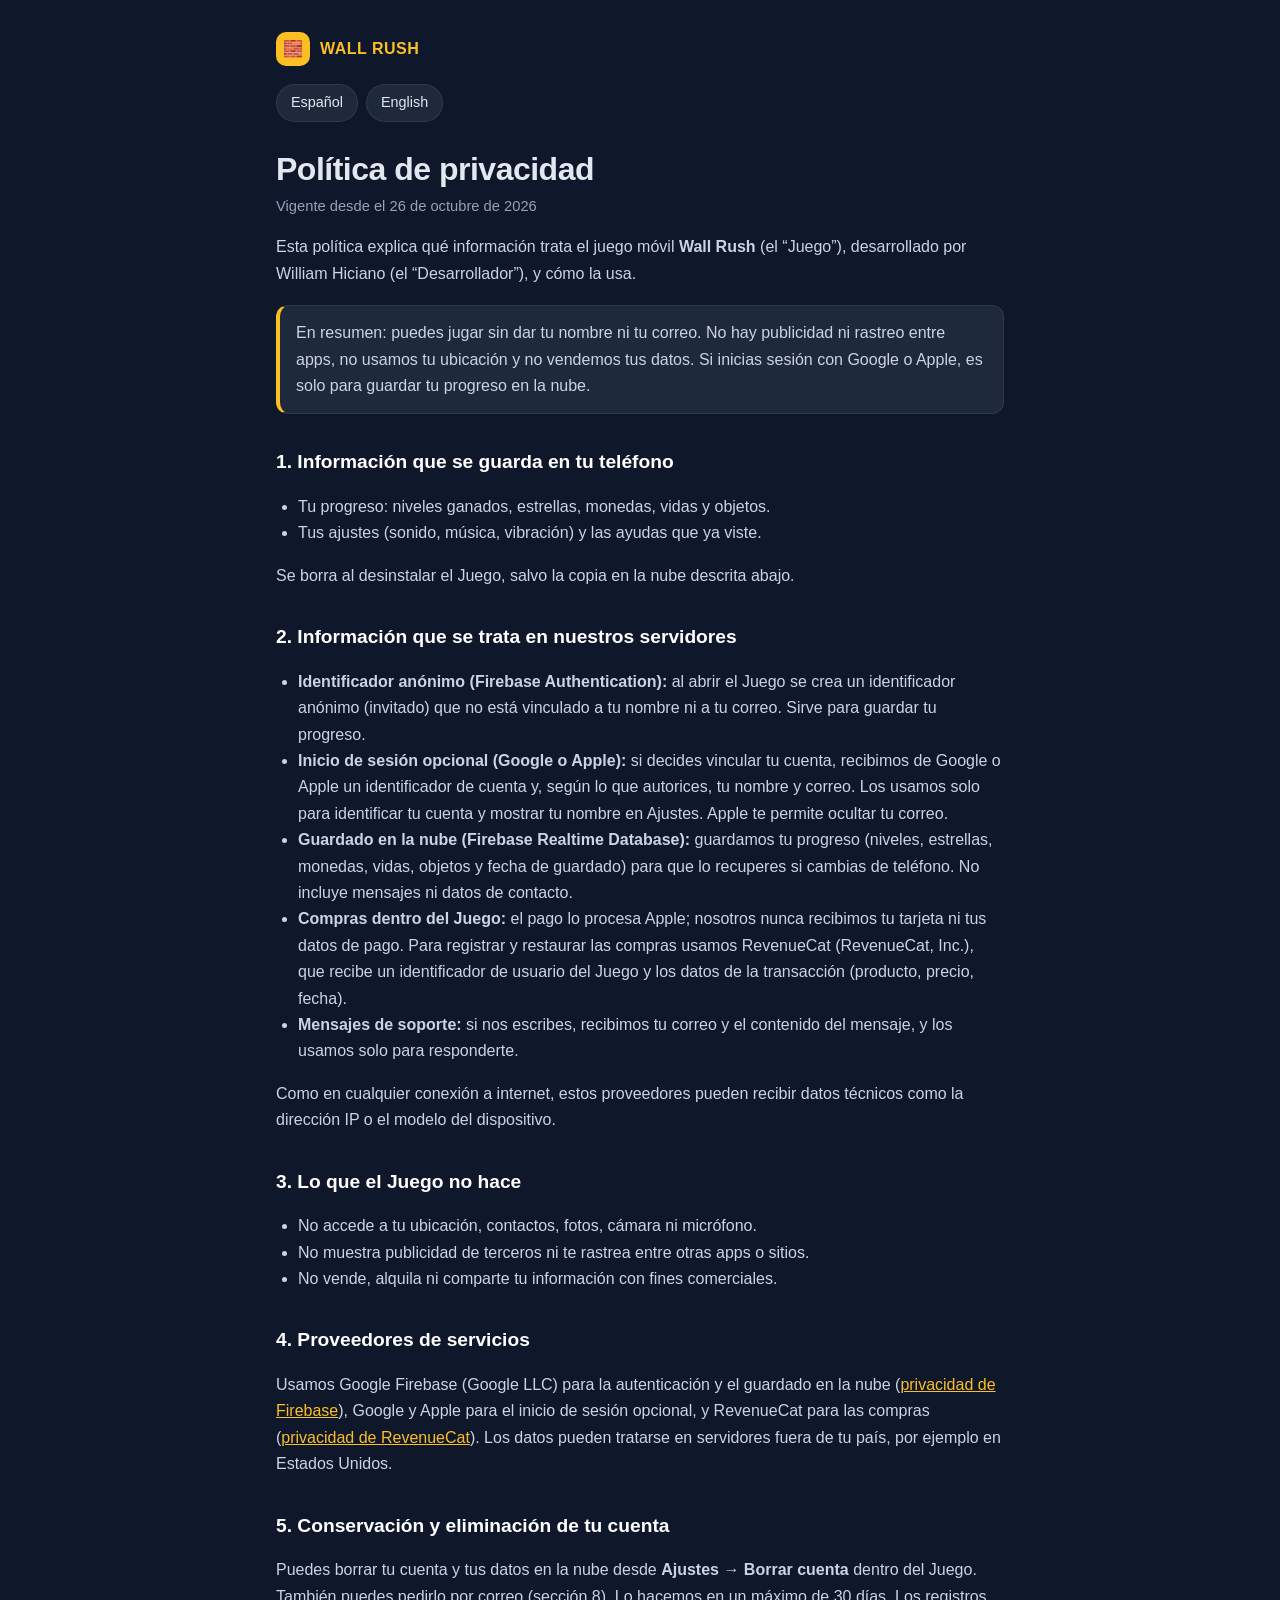
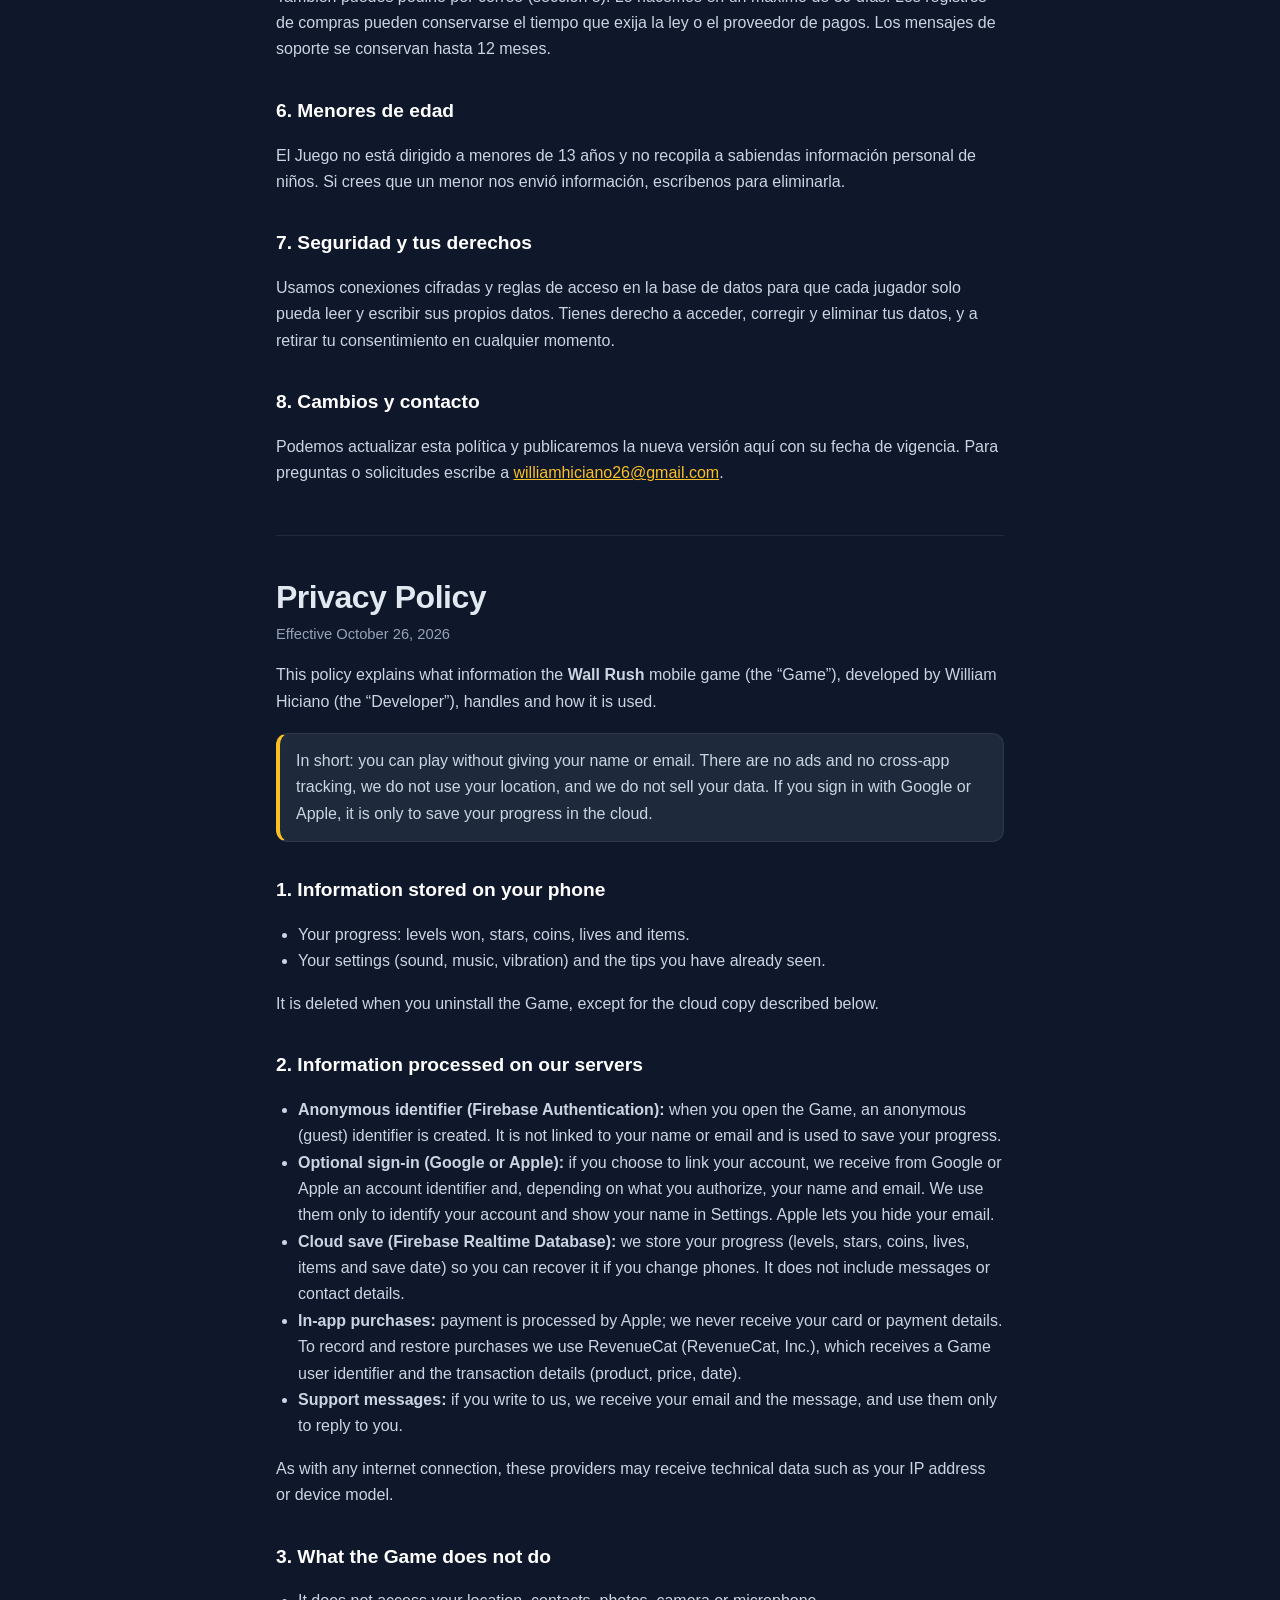
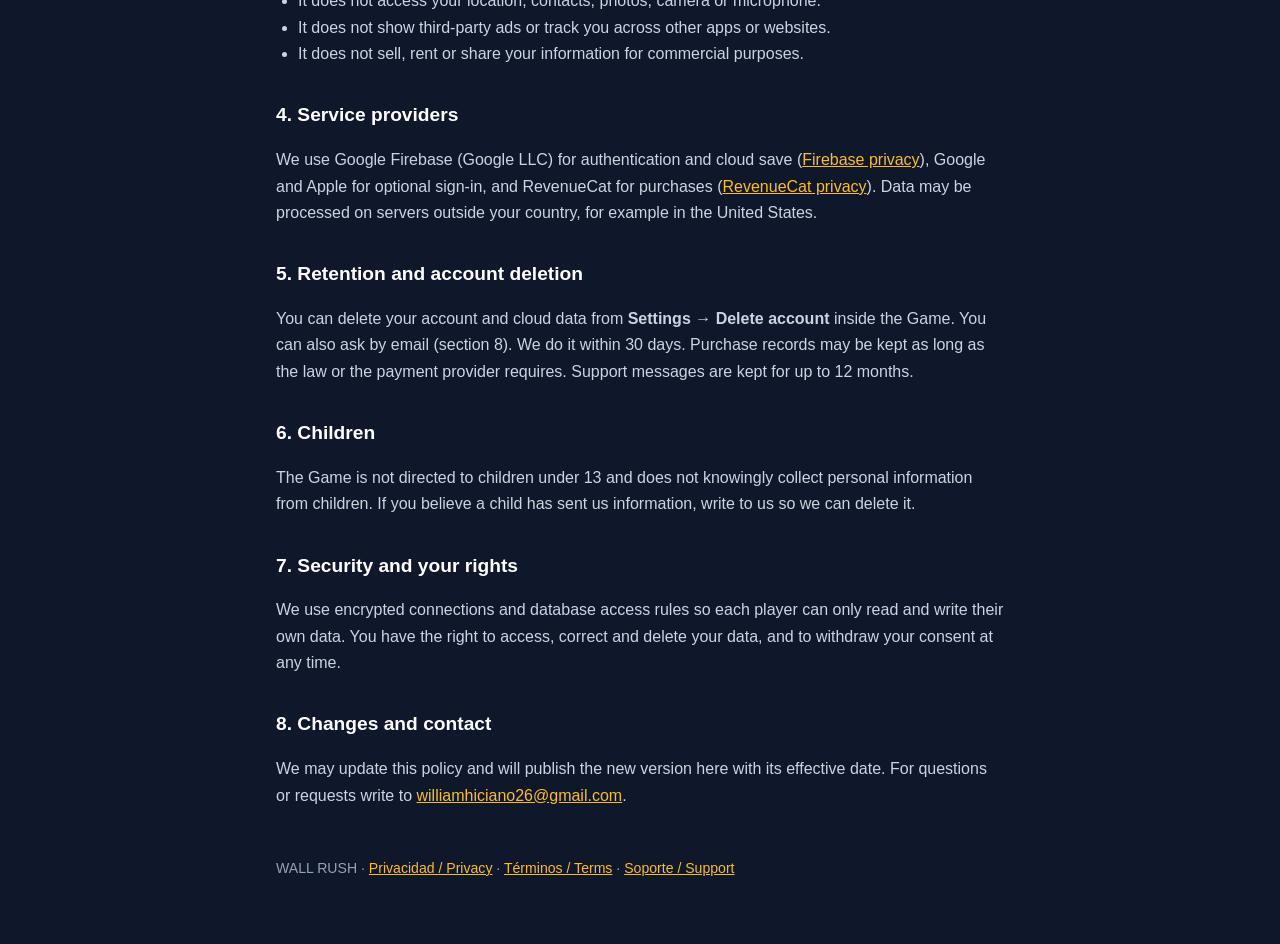
==== privacidad.html @ e633b379 "Wall Rush: privacidad, terminos y soporte" ====
<!doctype html>
<html lang="es">
<head>
  <meta charset="utf-8">
  <meta name="viewport" content="width=device-width, initial-scale=1">
  <title>Política de privacidad · Wall Rush</title>
  <meta name="description" content="Política de privacidad del juego Wall Rush.">
  <link rel="stylesheet" href="estilo.css">
</head>
<body>
<main>
  <header>
    <a class="marca" href="./"><span>🧱</span>WALL RUSH</a>
    <nav class="idiomas"><a href="#es">Español</a><a href="#en">English</a></nav>
  </header>

  <section id="es" lang="es">
    <h1>Política de privacidad</h1>
    <p class="fecha">Vigente desde el 26 de octubre de 2026</p>

    <p>Esta política explica qué información trata el juego móvil <strong>Wall Rush</strong> (el “Juego”), desarrollado por William Hiciano (el “Desarrollador”), y cómo la usa.</p>

    <div class="nota"><p>En resumen: puedes jugar sin dar tu nombre ni tu correo. No hay publicidad ni rastreo entre apps, no usamos tu ubicación y no vendemos tus datos. Si inicias sesión con Google o Apple, es solo para guardar tu progreso en la nube.</p></div>

    <h2>1. Información que se guarda en tu teléfono</h2>
    <ul>
      <li>Tu progreso: niveles ganados, estrellas, monedas, vidas y objetos.</li>
      <li>Tus ajustes (sonido, música, vibración) y las ayudas que ya viste.</li>
    </ul>
    <p>Se borra al desinstalar el Juego, salvo la copia en la nube descrita abajo.</p>

    <h2>2. Información que se trata en nuestros servidores</h2>
    <ul>
      <li><strong>Identificador anónimo (Firebase Authentication):</strong> al abrir el Juego se crea un identificador anónimo (invitado) que no está vinculado a tu nombre ni a tu correo. Sirve para guardar tu progreso.</li>
      <li><strong>Inicio de sesión opcional (Google o Apple):</strong> si decides vincular tu cuenta, recibimos de Google o Apple un identificador de cuenta y, según lo que autorices, tu nombre y correo. Los usamos solo para identificar tu cuenta y mostrar tu nombre en Ajustes. Apple te permite ocultar tu correo.</li>
      <li><strong>Guardado en la nube (Firebase Realtime Database):</strong> guardamos tu progreso (niveles, estrellas, monedas, vidas, objetos y fecha de guardado) para que lo recuperes si cambias de teléfono. No incluye mensajes ni datos de contacto.</li>
      <li><strong>Compras dentro del Juego:</strong> el pago lo procesa Apple; nosotros nunca recibimos tu tarjeta ni tus datos de pago. Para registrar y restaurar las compras usamos RevenueCat (RevenueCat, Inc.), que recibe un identificador de usuario del Juego y los datos de la transacción (producto, precio, fecha).</li>
      <li><strong>Mensajes de soporte:</strong> si nos escribes, recibimos tu correo y el contenido del mensaje, y los usamos solo para responderte.</li>
    </ul>
    <p>Como en cualquier conexión a internet, estos proveedores pueden recibir datos técnicos como la dirección IP o el modelo del dispositivo.</p>

    <h2>3. Lo que el Juego no hace</h2>
    <ul>
      <li>No accede a tu ubicación, contactos, fotos, cámara ni micrófono.</li>
      <li>No muestra publicidad de terceros ni te rastrea entre otras apps o sitios.</li>
      <li>No vende, alquila ni comparte tu información con fines comerciales.</li>
    </ul>

    <h2>4. Proveedores de servicios</h2>
    <p>Usamos Google Firebase (Google LLC) para la autenticación y el guardado en la nube (<a href="https://firebase.google.com/support/privacy" target="_blank" rel="noopener">privacidad de Firebase</a>), Google y Apple para el inicio de sesión opcional, y RevenueCat para las compras (<a href="https://www.revenuecat.com/privacy" target="_blank" rel="noopener">privacidad de RevenueCat</a>). Los datos pueden tratarse en servidores fuera de tu país, por ejemplo en Estados Unidos.</p>

    <h2>5. Conservación y eliminación de tu cuenta</h2>
    <p>Puedes borrar tu cuenta y tus datos en la nube desde <strong>Ajustes → Borrar cuenta</strong> dentro del Juego. También puedes pedirlo por correo (sección 8). Lo hacemos en un máximo de 30 días. Los registros de compras pueden conservarse el tiempo que exija la ley o el proveedor de pagos. Los mensajes de soporte se conservan hasta 12 meses.</p>

    <h2>6. Menores de edad</h2>
    <p>El Juego no está dirigido a menores de 13 años y no recopila a sabiendas información personal de niños. Si crees que un menor nos envió información, escríbenos para eliminarla.</p>

    <h2>7. Seguridad y tus derechos</h2>
    <p>Usamos conexiones cifradas y reglas de acceso en la base de datos para que cada jugador solo pueda leer y escribir sus propios datos. Tienes derecho a acceder, corregir y eliminar tus datos, y a retirar tu consentimiento en cualquier momento.</p>

    <h2>8. Cambios y contacto</h2>
    <p>Podemos actualizar esta política y publicaremos la nueva versión aquí con su fecha de vigencia. Para preguntas o solicitudes escribe a <a href="mailto:williamhiciano26@gmail.com">williamhiciano26@gmail.com</a>.</p>
  </section>

  <section id="en" lang="en">
    <h1>Privacy Policy</h1>
    <p class="fecha">Effective October 26, 2026</p>

    <p>This policy explains what information the <strong>Wall Rush</strong> mobile game (the “Game”), developed by William Hiciano (the “Developer”), handles and how it is used.</p>

    <div class="nota"><p>In short: you can play without giving your name or email. There are no ads and no cross-app tracking, we do not use your location, and we do not sell your data. If you sign in with Google or Apple, it is only to save your progress in the cloud.</p></div>

    <h2>1. Information stored on your phone</h2>
    <ul>
      <li>Your progress: levels won, stars, coins, lives and items.</li>
      <li>Your settings (sound, music, vibration) and the tips you have already seen.</li>
    </ul>
    <p>It is deleted when you uninstall the Game, except for the cloud copy described below.</p>

    <h2>2. Information processed on our servers</h2>
    <ul>
      <li><strong>Anonymous identifier (Firebase Authentication):</strong> when you open the Game, an anonymous (guest) identifier is created. It is not linked to your name or email and is used to save your progress.</li>
      <li><strong>Optional sign-in (Google or Apple):</strong> if you choose to link your account, we receive from Google or Apple an account identifier and, depending on what you authorize, your name and email. We use them only to identify your account and show your name in Settings. Apple lets you hide your email.</li>
      <li><strong>Cloud save (Firebase Realtime Database):</strong> we store your progress (levels, stars, coins, lives, items and save date) so you can recover it if you change phones. It does not include messages or contact details.</li>
      <li><strong>In-app purchases:</strong> payment is processed by Apple; we never receive your card or payment details. To record and restore purchases we use RevenueCat (RevenueCat, Inc.), which receives a Game user identifier and the transaction details (product, price, date).</li>
      <li><strong>Support messages:</strong> if you write to us, we receive your email and the message, and use them only to reply to you.</li>
    </ul>
    <p>As with any internet connection, these providers may receive technical data such as your IP address or device model.</p>

    <h2>3. What the Game does not do</h2>
    <ul>
      <li>It does not access your location, contacts, photos, camera or microphone.</li>
      <li>It does not show third-party ads or track you across other apps or websites.</li>
      <li>It does not sell, rent or share your information for commercial purposes.</li>
    </ul>

    <h2>4. Service providers</h2>
    <p>We use Google Firebase (Google LLC) for authentication and cloud save (<a href="https://firebase.google.com/support/privacy" target="_blank" rel="noopener">Firebase privacy</a>), Google and Apple for optional sign-in, and RevenueCat for purchases (<a href="https://www.revenuecat.com/privacy" target="_blank" rel="noopener">RevenueCat privacy</a>). Data may be processed on servers outside your country, for example in the United States.</p>

    <h2>5. Retention and account deletion</h2>
    <p>You can delete your account and cloud data from <strong>Settings → Delete account</strong> inside the Game. You can also ask by email (section 8). We do it within 30 days. Purchase records may be kept as long as the law or the payment provider requires. Support messages are kept for up to 12 months.</p>

    <h2>6. Children</h2>
    <p>The Game is not directed to children under 13 and does not knowingly collect personal information from children. If you believe a child has sent us information, write to us so we can delete it.</p>

    <h2>7. Security and your rights</h2>
    <p>We use encrypted connections and database access rules so each player can only read and write their own data. You have the right to access, correct and delete your data, and to withdraw your consent at any time.</p>

    <h2>8. Changes and contact</h2>
    <p>We may update this policy and will publish the new version here with its effective date. For questions or requests write to <a href="mailto:williamhiciano26@gmail.com">williamhiciano26@gmail.com</a>.</p>
  </section>

  <footer>WALL RUSH · <a href="privacidad.html">Privacidad / Privacy</a> · <a href="terminos.html">Términos / Terms</a> · <a href="soporte.html">Soporte / Support</a></footer>
</main>
</body>
</html>
---- estilo.css ----
:root {
  --fondo: #0F172A;
  --tarjeta: #1E293B;
  --texto: #E2E8F0;
  --suave: #94A3B8;
  --ambar: #FBBF24;
  --borde: rgba(255, 255, 255, 0.08);
}
* { box-sizing: border-box; }
html { scroll-behavior: smooth; }
body {
  margin: 0;
  background: var(--fondo);
  color: var(--texto);
  font-family: -apple-system, BlinkMacSystemFont, "Segoe UI", Roboto, "Helvetica Neue", Arial, sans-serif;
  line-height: 1.65;
  font-size: 16px;
}
main { max-width: 760px; margin: 0 auto; padding: 32px 16px 64px; }
header { margin-bottom: 28px; }
.marca { display: inline-flex; align-items: center; gap: 10px; color: var(--ambar); font-weight: 800; letter-spacing: 0.5px; text-decoration: none; }
.marca span { display: grid; place-items: center; width: 34px; height: 34px; border-radius: 10px; background: var(--ambar); color: var(--fondo); }
h1 { font-size: 2rem; line-height: 1.2; margin: 18px 0 6px; letter-spacing: -0.5px; }
h2 { font-size: 1.2rem; margin: 32px 0 8px; color: #fff; }
h3 { font-size: 1rem; margin: 20px 0 6px; color: #fff; }
p, li { color: #CBD5E1; }
a { color: var(--ambar); }
ul { padding-left: 22px; }
.fecha { color: var(--suave); font-size: 0.92rem; margin: 0; }
.idiomas { display: flex; gap: 8px; margin: 18px 0 8px; }
.idiomas a { padding: 6px 14px; border-radius: 999px; border: 1px solid var(--borde); color: var(--texto); text-decoration: none; font-size: 0.9rem; background: var(--tarjeta); }
.idiomas a:hover { border-color: var(--ambar); }
.nota { background: var(--tarjeta); border: 1px solid var(--borde); border-left: 4px solid var(--ambar); border-radius: 12px; padding: 14px 16px; margin: 18px 0; }
.nota p { margin: 0; }
section + section { border-top: 1px solid var(--borde); margin-top: 48px; padding-top: 24px; }
.tarjetas { display: grid; gap: 12px; margin-top: 24px; }
.tarjetas a { display: block; padding: 18px; border-radius: 16px; background: var(--tarjeta); border: 1px solid var(--borde); text-decoration: none; color: var(--texto); }
.tarjetas a:hover, .tarjetas button:hover { border-color: var(--ambar); }
.tarjetas button { display: block; width: 100%; text-align: left; font: inherit; cursor: pointer; padding: 18px; border-radius: 16px; background: var(--tarjeta); border: 1px solid var(--borde); color: var(--texto); }
.tarjetas strong { display: block; font-size: 1.05rem; color: #fff; }
.tarjetas small { color: var(--suave); }
footer { margin-top: 48px; color: var(--suave); font-size: 0.88rem; }
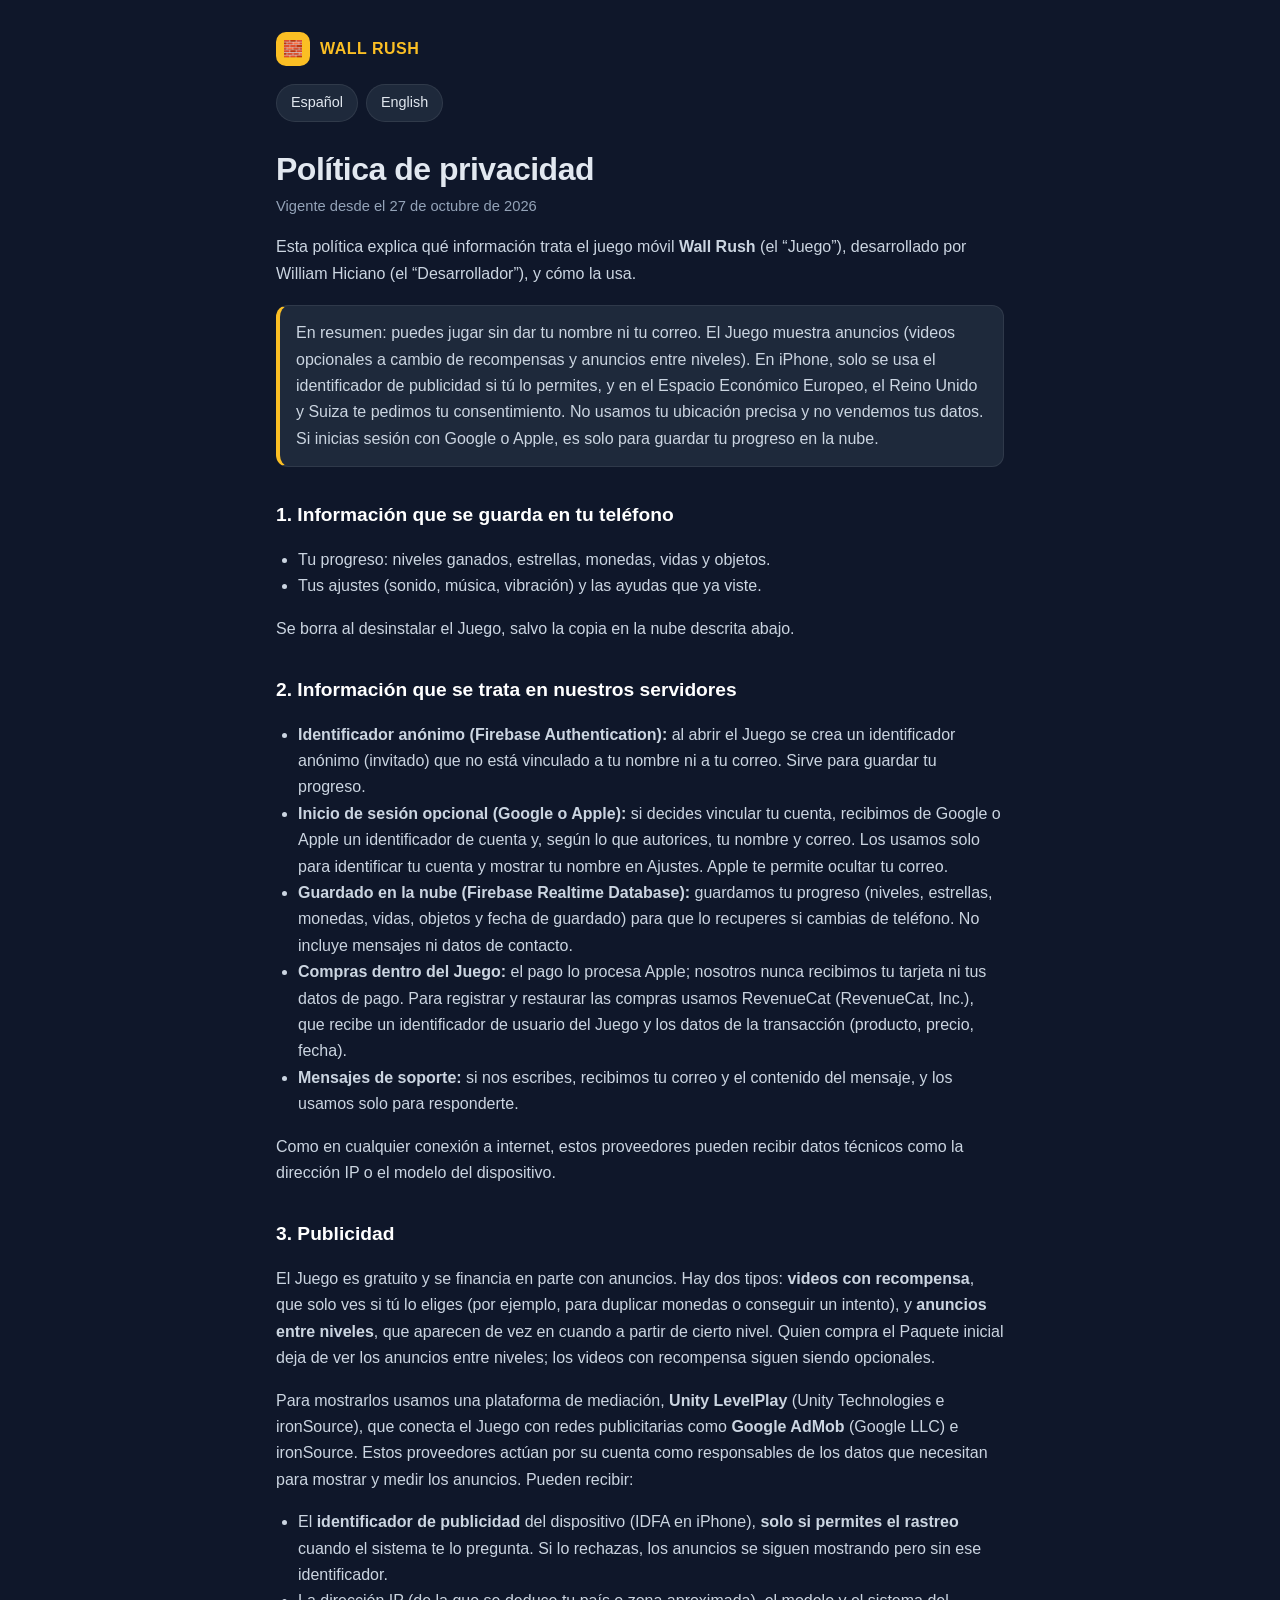
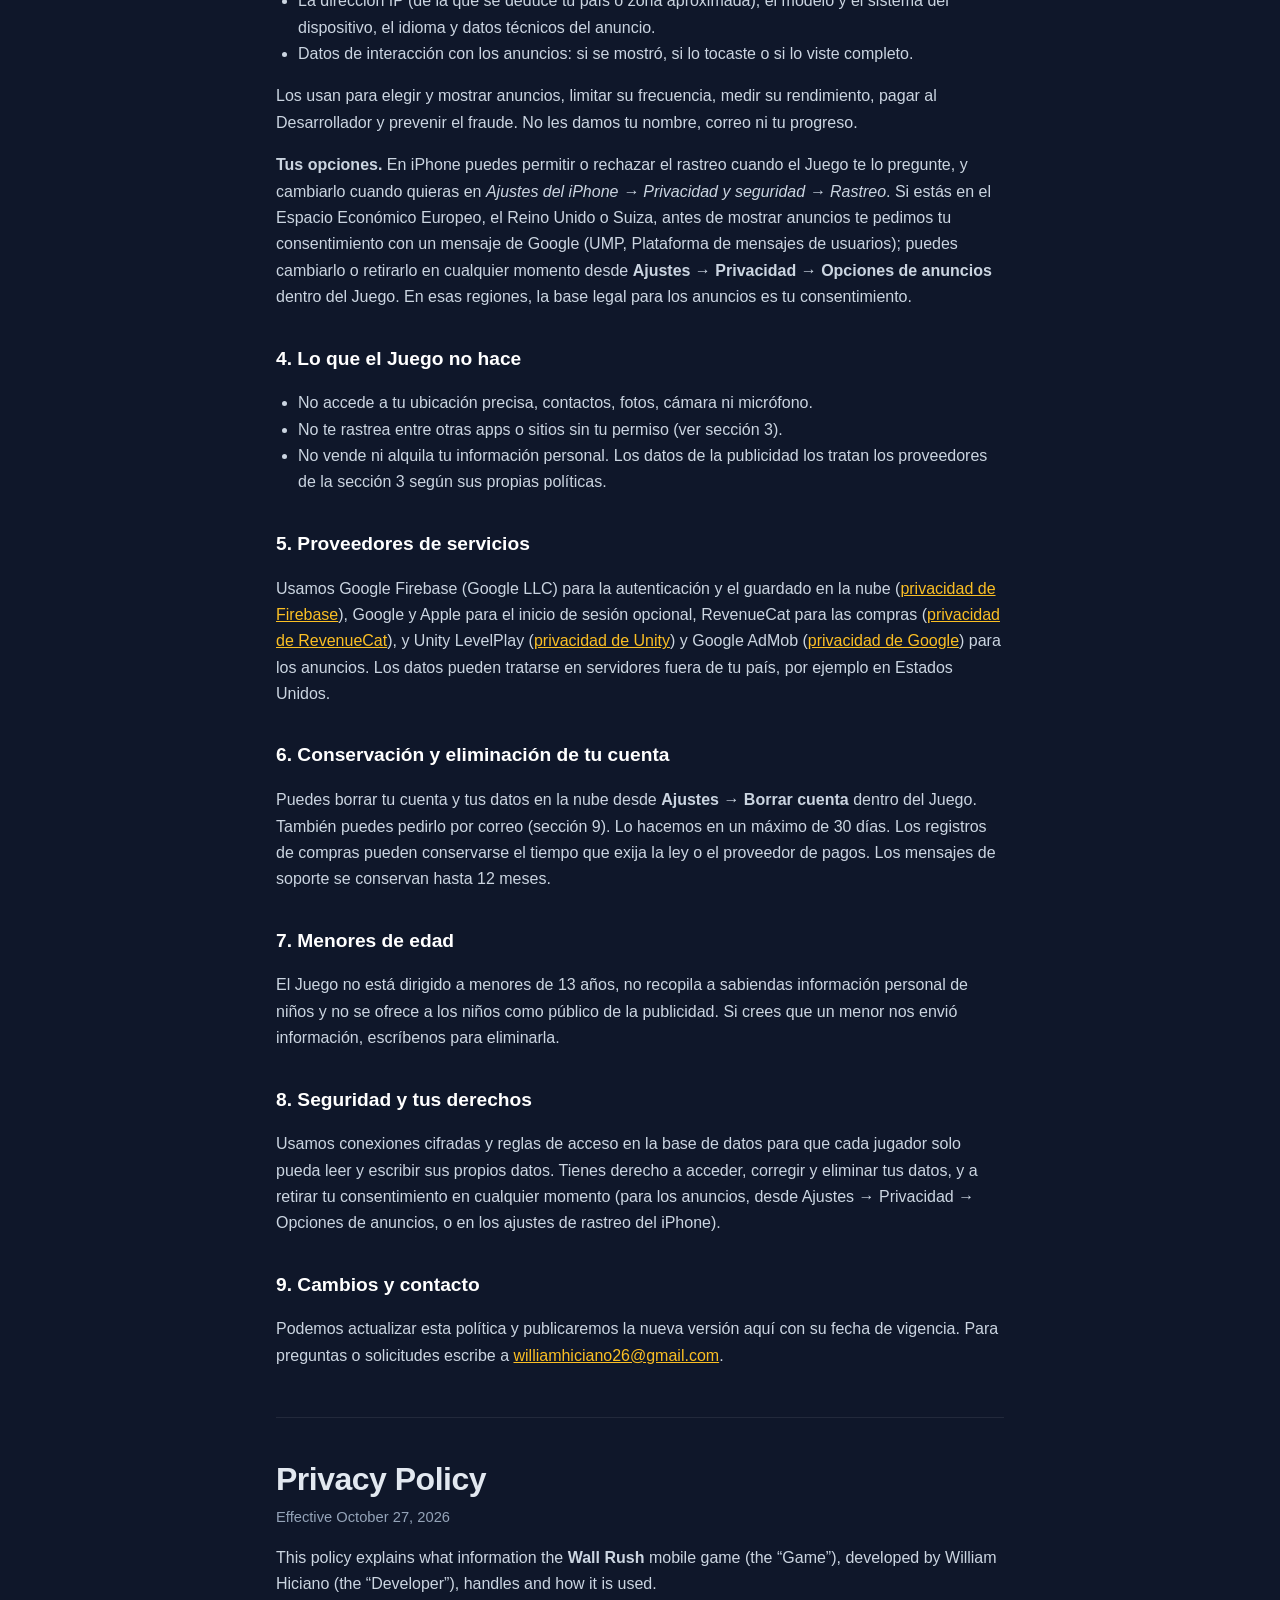
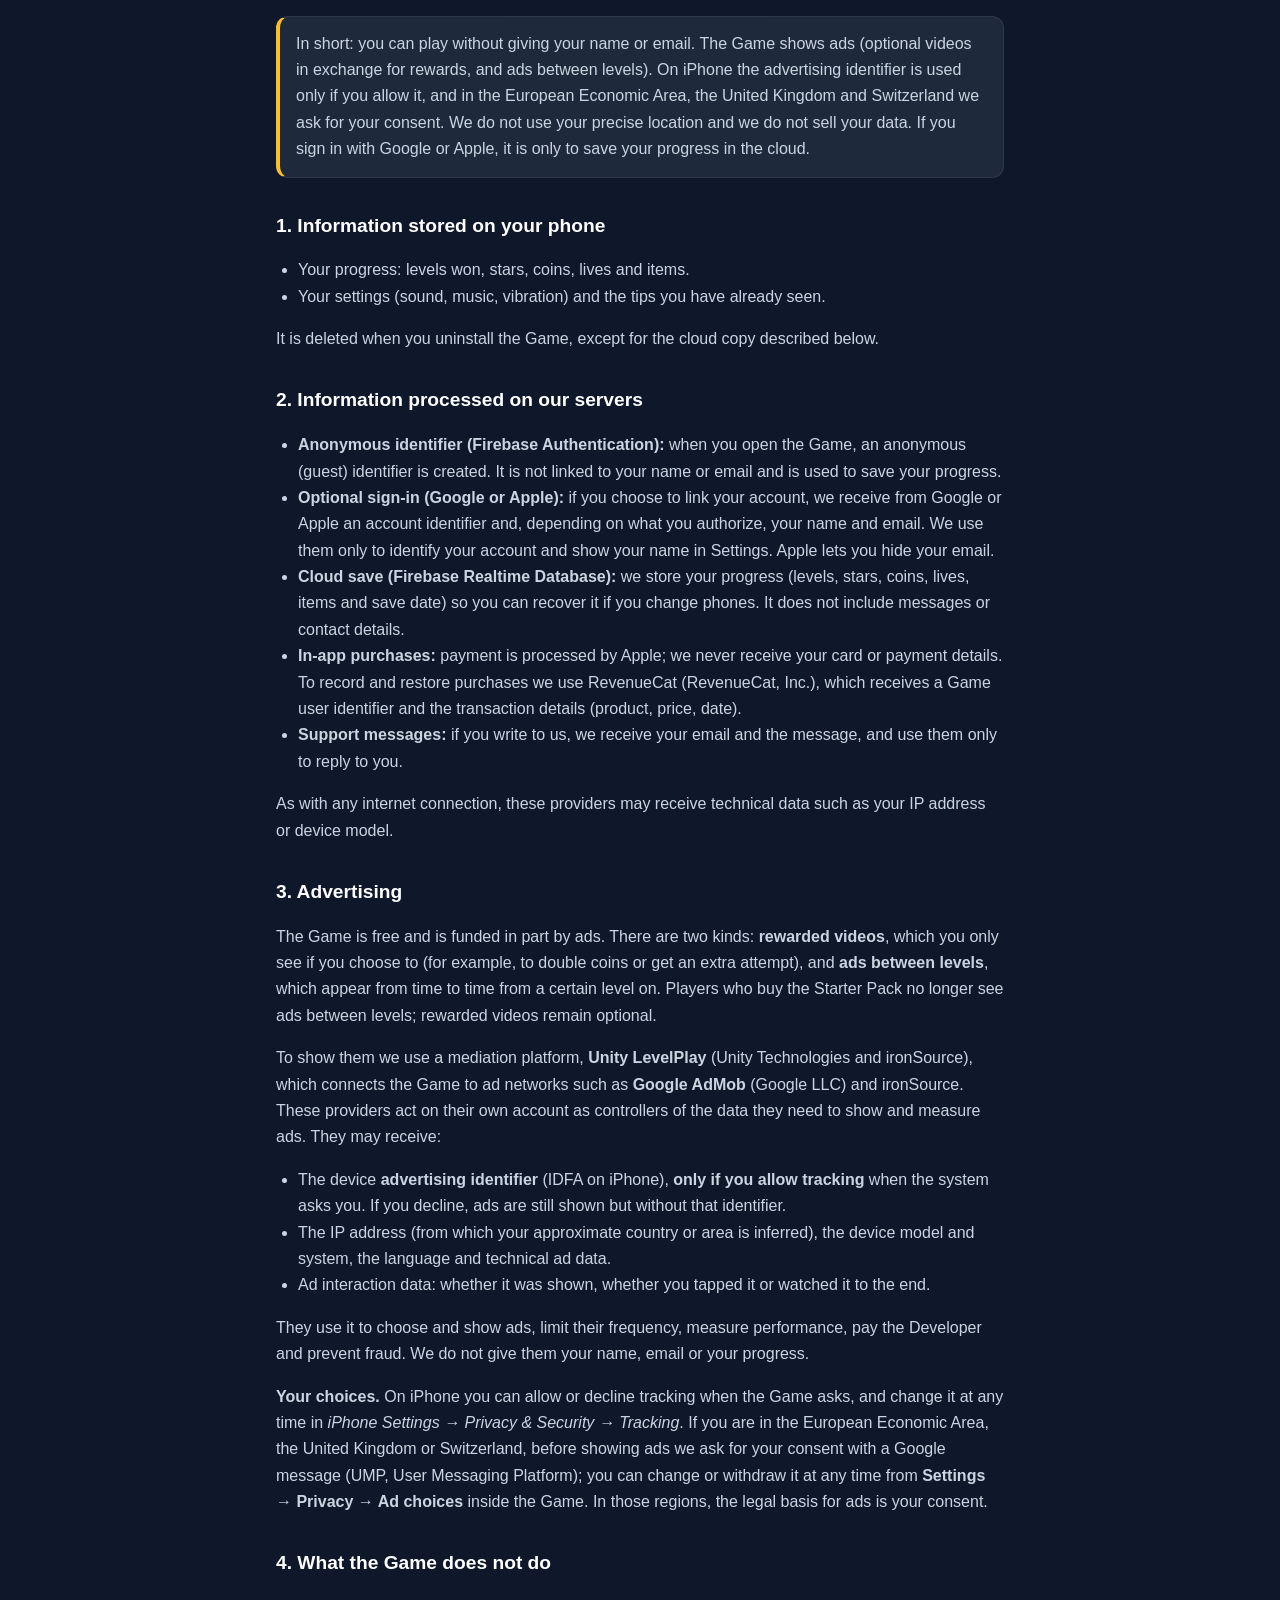
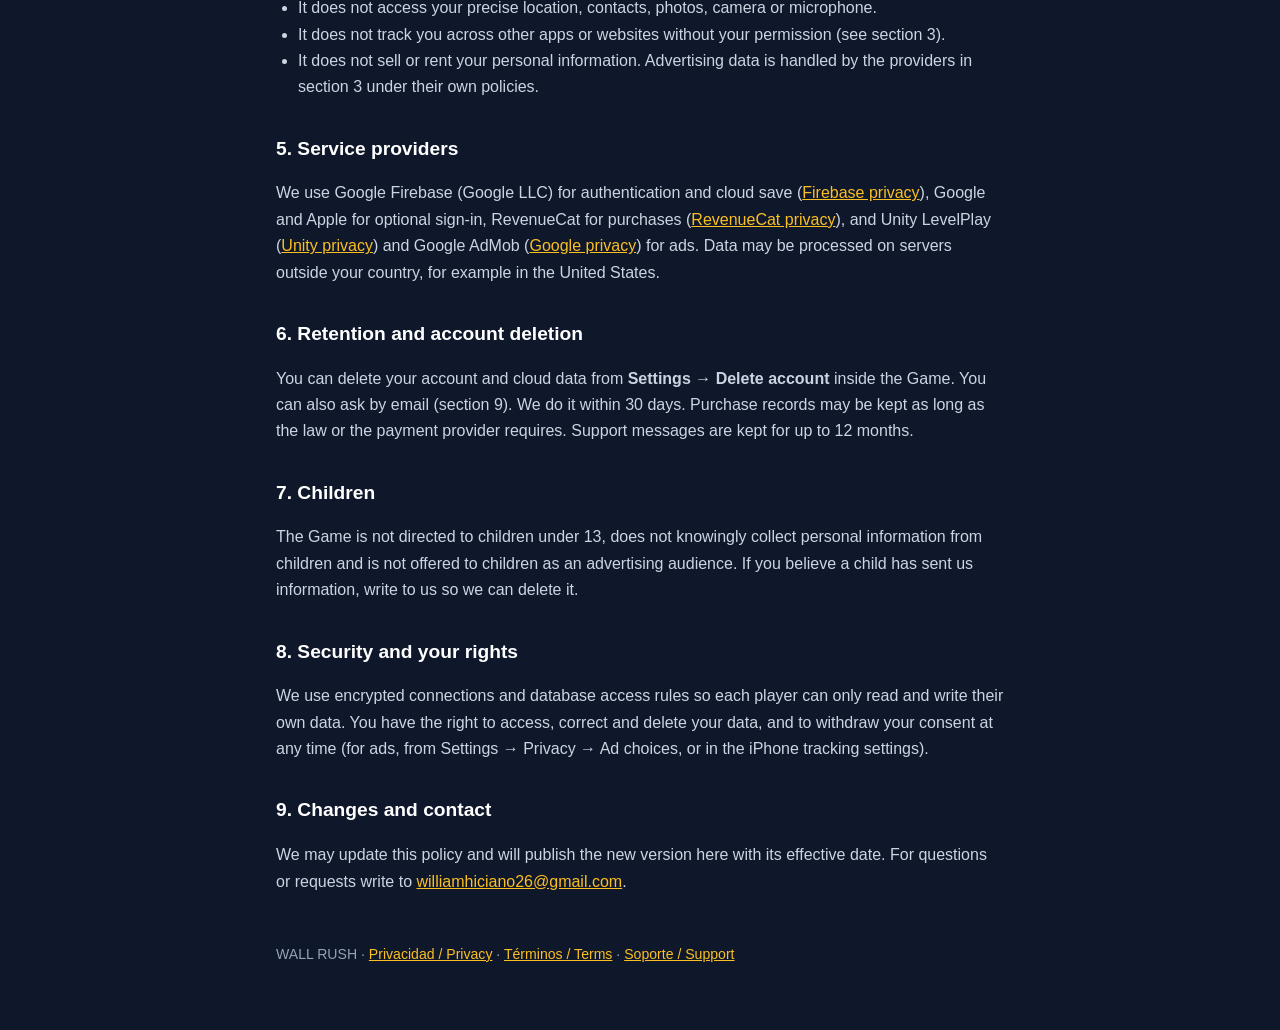
==== commit e4b66f43: "Privacidad: publicidad (LevelPlay, AdMob), ATT y consentimiento UMP Co-Authored-By: Claude Sonnet 5." ====
--- a/privacidad.html
+++ b/privacidad.html
@@ -16,11 +16,11 @@
 
   <section id="es" lang="es">
     <h1>Política de privacidad</h1>
-    <p class="fecha">Vigente desde el 26 de octubre de 2026</p>
+    <p class="fecha">Vigente desde el 27 de octubre de 2026</p>
 
     <p>Esta política explica qué información trata el juego móvil <strong>Wall Rush</strong> (el “Juego”), desarrollado por William Hiciano (el “Desarrollador”), y cómo la usa.</p>
 
-    <div class="nota"><p>En resumen: puedes jugar sin dar tu nombre ni tu correo. No hay publicidad ni rastreo entre apps, no usamos tu ubicación y no vendemos tus datos. Si inicias sesión con Google o Apple, es solo para guardar tu progreso en la nube.</p></div>
+    <div class="nota"><p>En resumen: puedes jugar sin dar tu nombre ni tu correo. El Juego muestra anuncios (videos opcionales a cambio de recompensas y anuncios entre niveles). En iPhone, solo se usa el identificador de publicidad si tú lo permites, y en el Espacio Económico Europeo, el Reino Unido y Suiza te pedimos tu consentimiento. No usamos tu ubicación precisa y no vendemos tus datos. Si inicias sesión con Google o Apple, es solo para guardar tu progreso en la nube.</p></div>
 
     <h2>1. Información que se guarda en tu teléfono</h2>
     <ul>
@@ -39,36 +39,47 @@
     </ul>
     <p>Como en cualquier conexión a internet, estos proveedores pueden recibir datos técnicos como la dirección IP o el modelo del dispositivo.</p>
 
-    <h2>3. Lo que el Juego no hace</h2>
+    <h2>3. Publicidad</h2>
+    <p>El Juego es gratuito y se financia en parte con anuncios. Hay dos tipos: <strong>videos con recompensa</strong>, que solo ves si tú lo eliges (por ejemplo, para duplicar monedas o conseguir un intento), y <strong>anuncios entre niveles</strong>, que aparecen de vez en cuando a partir de cierto nivel. Quien compra el Paquete inicial deja de ver los anuncios entre niveles; los videos con recompensa siguen siendo opcionales.</p>
+    <p>Para mostrarlos usamos una plataforma de mediación, <strong>Unity LevelPlay</strong> (Unity Technologies e ironSource), que conecta el Juego con redes publicitarias como <strong>Google AdMob</strong> (Google LLC) e ironSource. Estos proveedores actúan por su cuenta como responsables de los datos que necesitan para mostrar y medir los anuncios. Pueden recibir:</p>
     <ul>
-      <li>No accede a tu ubicación, contactos, fotos, cámara ni micrófono.</li>
-      <li>No muestra publicidad de terceros ni te rastrea entre otras apps o sitios.</li>
-      <li>No vende, alquila ni comparte tu información con fines comerciales.</li>
+      <li>El <strong>identificador de publicidad</strong> del dispositivo (IDFA en iPhone), <strong>solo si permites el rastreo</strong> cuando el sistema te lo pregunta. Si lo rechazas, los anuncios se siguen mostrando pero sin ese identificador.</li>
+      <li>La dirección IP (de la que se deduce tu país o zona aproximada), el modelo y el sistema del dispositivo, el idioma y datos técnicos del anuncio.</li>
+      <li>Datos de interacción con los anuncios: si se mostró, si lo tocaste o si lo viste completo.</li>
+    </ul>
+    <p>Los usan para elegir y mostrar anuncios, limitar su frecuencia, medir su rendimiento, pagar al Desarrollador y prevenir el fraude. No les damos tu nombre, correo ni tu progreso.</p>
+    <p><strong>Tus opciones.</strong> En iPhone puedes permitir o rechazar el rastreo cuando el Juego te lo pregunte, y cambiarlo cuando quieras en <em>Ajustes del iPhone → Privacidad y seguridad → Rastreo</em>. Si estás en el Espacio Económico Europeo, el Reino Unido o Suiza, antes de mostrar anuncios te pedimos tu consentimiento con un mensaje de Google (UMP, Plataforma de mensajes de usuarios); puedes cambiarlo o retirarlo en cualquier momento desde <strong>Ajustes → Privacidad → Opciones de anuncios</strong> dentro del Juego. En esas regiones, la base legal para los anuncios es tu consentimiento.</p>
+
+    <h2>4. Lo que el Juego no hace</h2>
+    <ul>
+      <li>No accede a tu ubicación precisa, contactos, fotos, cámara ni micrófono.</li>
+      <li>No te rastrea entre otras apps o sitios sin tu permiso (ver sección 3).</li>
+      <li>No vende ni alquila tu información personal. Los datos de la publicidad los tratan los proveedores de la sección 3 según sus propias políticas.</li>
     </ul>
 
-    <h2>4. Proveedores de servicios</h2>
-    <p>Usamos Google Firebase (Google LLC) para la autenticación y el guardado en la nube (<a href="https://firebase.google.com/support/privacy" target="_blank" rel="noopener">privacidad de Firebase</a>), Google y Apple para el inicio de sesión opcional, y RevenueCat para las compras (<a href="https://www.revenuecat.com/privacy" target="_blank" rel="noopener">privacidad de RevenueCat</a>). Los datos pueden tratarse en servidores fuera de tu país, por ejemplo en Estados Unidos.</p>
+    <h2>5. Proveedores de servicios</h2>
+    <p>Usamos Google Firebase (Google LLC) para la autenticación y el guardado en la nube (<a href="https://firebase.google.com/support/privacy" target="_blank" rel="noopener">privacidad de Firebase</a>), Google y Apple para el inicio de sesión opcional, RevenueCat para las compras (<a href="https://www.revenuecat.com/privacy" target="_blank" rel="noopener">privacidad de RevenueCat</a>), y Unity LevelPlay (<a href="https://unity.com/legal/privacy-policy" target="_blank" rel="noopener">privacidad de Unity</a>) y Google AdMob (<a href="https://policies.google.com/privacy" target="_blank" rel="noopener">privacidad de Google</a>) para los anuncios. Los datos pueden tratarse en servidores fuera de tu país, por ejemplo en Estados Unidos.</p>
 
-    <h2>5. Conservación y eliminación de tu cuenta</h2>
-    <p>Puedes borrar tu cuenta y tus datos en la nube desde <strong>Ajustes → Borrar cuenta</strong> dentro del Juego. También puedes pedirlo por correo (sección 8). Lo hacemos en un máximo de 30 días. Los registros de compras pueden conservarse el tiempo que exija la ley o el proveedor de pagos. Los mensajes de soporte se conservan hasta 12 meses.</p>
+    <h2>6. Conservación y eliminación de tu cuenta</h2>
+    <p>Puedes borrar tu cuenta y tus datos en la nube desde <strong>Ajustes → Borrar cuenta</strong> dentro del Juego. También puedes pedirlo por correo (sección 9). Lo hacemos en un máximo de 30 días. Los registros de compras pueden conservarse el tiempo que exija la ley o el proveedor de pagos. Los mensajes de soporte se conservan hasta 12 meses.</p>
 
-    <h2>6. Menores de edad</h2>
-    <p>El Juego no está dirigido a menores de 13 años y no recopila a sabiendas información personal de niños. Si crees que un menor nos envió información, escríbenos para eliminarla.</p>
+    <h2>7. Menores de edad</h2>
+    <p>El Juego no está dirigido a menores de 13 años, no recopila a sabiendas información personal de niños y no se ofrece a los niños como público de la publicidad. Si crees que un menor nos envió información, escríbenos para eliminarla.</p>
 
-    <h2>7. Seguridad y tus derechos</h2>
-    <p>Usamos conexiones cifradas y reglas de acceso en la base de datos para que cada jugador solo pueda leer y escribir sus propios datos. Tienes derecho a acceder, corregir y eliminar tus datos, y a retirar tu consentimiento en cualquier momento.</p>
+    <h2>8. Seguridad y tus derechos</h2>
+    <p>Usamos conexiones cifradas y reglas de acceso en la base de datos para que cada jugador solo pueda leer y escribir sus propios datos. Tienes derecho a acceder, corregir y eliminar tus datos, y a retirar tu consentimiento en cualquier momento (para los anuncios, desde Ajustes → Privacidad → Opciones de anuncios, o en los ajustes de rastreo del iPhone).</p>
 
-    <h2>8. Cambios y contacto</h2>
+    <h2>9. Cambios y contacto</h2>
     <p>Podemos actualizar esta política y publicaremos la nueva versión aquí con su fecha de vigencia. Para preguntas o solicitudes escribe a <a href="mailto:williamhiciano26@gmail.com">williamhiciano26@gmail.com</a>.</p>
   </section>
 
   <section id="en" lang="en">
     <h1>Privacy Policy</h1>
-    <p class="fecha">Effective October 26, 2026</p>
+    <p class="fecha">Effective October 27, 2026</p>
 
     <p>This policy explains what information the <strong>Wall Rush</strong> mobile game (the “Game”), developed by William Hiciano (the “Developer”), handles and how it is used.</p>
 
-    <div class="nota"><p>In short: you can play without giving your name or email. There are no ads and no cross-app tracking, we do not use your location, and we do not sell your data. If you sign in with Google or Apple, it is only to save your progress in the cloud.</p></div>
+    <div class="nota"><p>In short: you can play without giving your name or email. The Game shows ads (optional videos in exchange for rewards, and ads between levels). On iPhone the advertising identifier is used only if you allow it, and in the European Economic Area, the United Kingdom and Switzerland we ask for your consent. We do not use your precise location and we do not sell your data. If you sign in with Google or Apple, it is only to save your progress in the cloud.</p></div>
 
     <h2>1. Information stored on your phone</h2>
     <ul>
@@ -87,26 +98,37 @@
     </ul>
     <p>As with any internet connection, these providers may receive technical data such as your IP address or device model.</p>
 
-    <h2>3. What the Game does not do</h2>
+    <h2>3. Advertising</h2>
+    <p>The Game is free and is funded in part by ads. There are two kinds: <strong>rewarded videos</strong>, which you only see if you choose to (for example, to double coins or get an extra attempt), and <strong>ads between levels</strong>, which appear from time to time from a certain level on. Players who buy the Starter Pack no longer see ads between levels; rewarded videos remain optional.</p>
+    <p>To show them we use a mediation platform, <strong>Unity LevelPlay</strong> (Unity Technologies and ironSource), which connects the Game to ad networks such as <strong>Google AdMob</strong> (Google LLC) and ironSource. These providers act on their own account as controllers of the data they need to show and measure ads. They may receive:</p>
     <ul>
-      <li>It does not access your location, contacts, photos, camera or microphone.</li>
-      <li>It does not show third-party ads or track you across other apps or websites.</li>
-      <li>It does not sell, rent or share your information for commercial purposes.</li>
+      <li>The device <strong>advertising identifier</strong> (IDFA on iPhone), <strong>only if you allow tracking</strong> when the system asks you. If you decline, ads are still shown but without that identifier.</li>
+      <li>The IP address (from which your approximate country or area is inferred), the device model and system, the language and technical ad data.</li>
+      <li>Ad interaction data: whether it was shown, whether you tapped it or watched it to the end.</li>
+    </ul>
+    <p>They use it to choose and show ads, limit their frequency, measure performance, pay the Developer and prevent fraud. We do not give them your name, email or your progress.</p>
+    <p><strong>Your choices.</strong> On iPhone you can allow or decline tracking when the Game asks, and change it at any time in <em>iPhone Settings → Privacy &amp; Security → Tracking</em>. If you are in the European Economic Area, the United Kingdom or Switzerland, before showing ads we ask for your consent with a Google message (UMP, User Messaging Platform); you can change or withdraw it at any time from <strong>Settings → Privacy → Ad choices</strong> inside the Game. In those regions, the legal basis for ads is your consent.</p>
+
+    <h2>4. What the Game does not do</h2>
+    <ul>
+      <li>It does not access your precise location, contacts, photos, camera or microphone.</li>
+      <li>It does not track you across other apps or websites without your permission (see section 3).</li>
+      <li>It does not sell or rent your personal information. Advertising data is handled by the providers in section 3 under their own policies.</li>
     </ul>
 
-    <h2>4. Service providers</h2>
-    <p>We use Google Firebase (Google LLC) for authentication and cloud save (<a href="https://firebase.google.com/support/privacy" target="_blank" rel="noopener">Firebase privacy</a>), Google and Apple for optional sign-in, and RevenueCat for purchases (<a href="https://www.revenuecat.com/privacy" target="_blank" rel="noopener">RevenueCat privacy</a>). Data may be processed on servers outside your country, for example in the United States.</p>
+    <h2>5. Service providers</h2>
+    <p>We use Google Firebase (Google LLC) for authentication and cloud save (<a href="https://firebase.google.com/support/privacy" target="_blank" rel="noopener">Firebase privacy</a>), Google and Apple for optional sign-in, RevenueCat for purchases (<a href="https://www.revenuecat.com/privacy" target="_blank" rel="noopener">RevenueCat privacy</a>), and Unity LevelPlay (<a href="https://unity.com/legal/privacy-policy" target="_blank" rel="noopener">Unity privacy</a>) and Google AdMob (<a href="https://policies.google.com/privacy" target="_blank" rel="noopener">Google privacy</a>) for ads. Data may be processed on servers outside your country, for example in the United States.</p>
 
-    <h2>5. Retention and account deletion</h2>
-    <p>You can delete your account and cloud data from <strong>Settings → Delete account</strong> inside the Game. You can also ask by email (section 8). We do it within 30 days. Purchase records may be kept as long as the law or the payment provider requires. Support messages are kept for up to 12 months.</p>
+    <h2>6. Retention and account deletion</h2>
+    <p>You can delete your account and cloud data from <strong>Settings → Delete account</strong> inside the Game. You can also ask by email (section 9). We do it within 30 days. Purchase records may be kept as long as the law or the payment provider requires. Support messages are kept for up to 12 months.</p>
 
-    <h2>6. Children</h2>
-    <p>The Game is not directed to children under 13 and does not knowingly collect personal information from children. If you believe a child has sent us information, write to us so we can delete it.</p>
+    <h2>7. Children</h2>
+    <p>The Game is not directed to children under 13, does not knowingly collect personal information from children and is not offered to children as an advertising audience. If you believe a child has sent us information, write to us so we can delete it.</p>
 
-    <h2>7. Security and your rights</h2>
-    <p>We use encrypted connections and database access rules so each player can only read and write their own data. You have the right to access, correct and delete your data, and to withdraw your consent at any time.</p>
+    <h2>8. Security and your rights</h2>
+    <p>We use encrypted connections and database access rules so each player can only read and write their own data. You have the right to access, correct and delete your data, and to withdraw your consent at any time (for ads, from Settings → Privacy → Ad choices, or in the iPhone tracking settings).</p>
 
-    <h2>8. Changes and contact</h2>
+    <h2>9. Changes and contact</h2>
     <p>We may update this policy and will publish the new version here with its effective date. For questions or requests write to <a href="mailto:williamhiciano26@gmail.com">williamhiciano26@gmail.com</a>.</p>
   </section>
 
